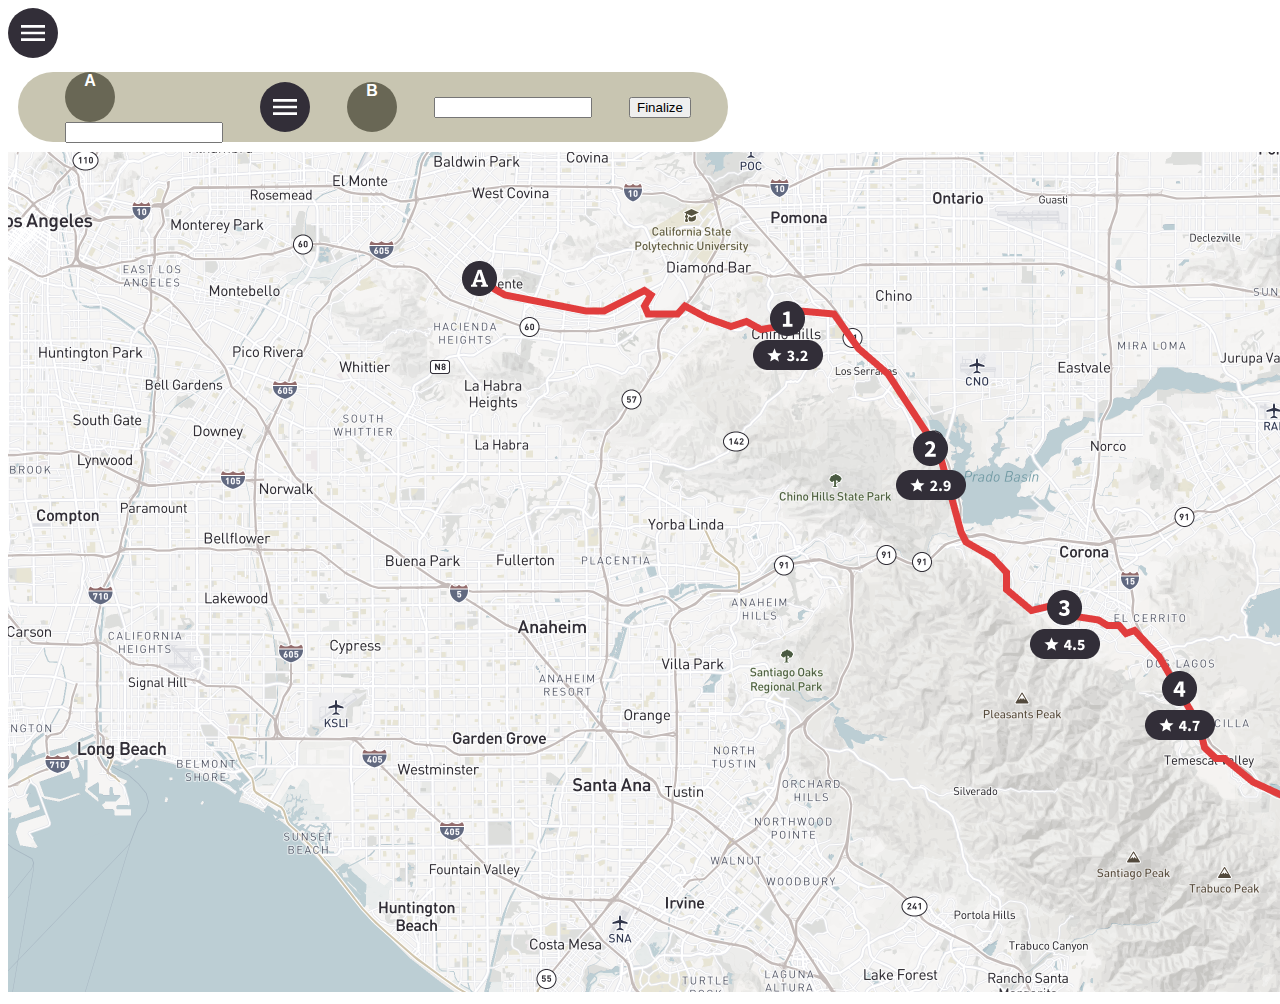
==== index.html @ 4145e165 "added destination bar elements" ====
<!DOCTYPE html>
<html>
  <head>
    <title>Roadside America</title>
    <link href="css/index.css" type="text/css" rel="stylesheet">
  </head>
  <body>
      <img src="images/Menu-Icon.svg" alt="menu icon">
      <div class="destination-bar">
        <div class="desination-a">
        <div class="point">
          <div class="point-txt">A</div>
        </div>
        <input type="text" class="typebox">
      </div>
      <img src="images/Menu-Icon.svg" alt="arrow">
      <div class="desination-b">
        <div class="point">
          <div class="point-txt">B</div>
        </div>
        </div>
        <input type="text" class="typebox">
        <input type="submit" value="Finalize">
            </div>
            </div>
    <div class="hero-image">
      <img class="map" src="images/Map-Frame.png">
    </div>
    
    <footer>
    
    </footer>
  </body>
  <script src="https://code.jquery.com/jquery-3.4.1.js"></script>
  <script src="js/index.js"></script>
</html>
---- css/index.css ----
.destination-bar {
display: flex;
justify-content: space-evenly;
align-items: center;
width: 700px;
height: 70px;
border-radius: 35px;
background: #C8C5B1; 
margin: 10px;
padding-left: 10px;
}
.destination-a {
  display: flex;
  justify-content: flex-start;
}
.destination-b {
  display: flex;
  justify-content: flex-start;
}
.point {
width: 50px;
height: 50px;
border-radius: 50%;
background: #696755;
}
.point-txt {
  text-align: center;
  font-family: Arial, Helvetica, sans-serif;
  font-weight: bold;
  color: White;
}
.typebox {
width: 150px;

}
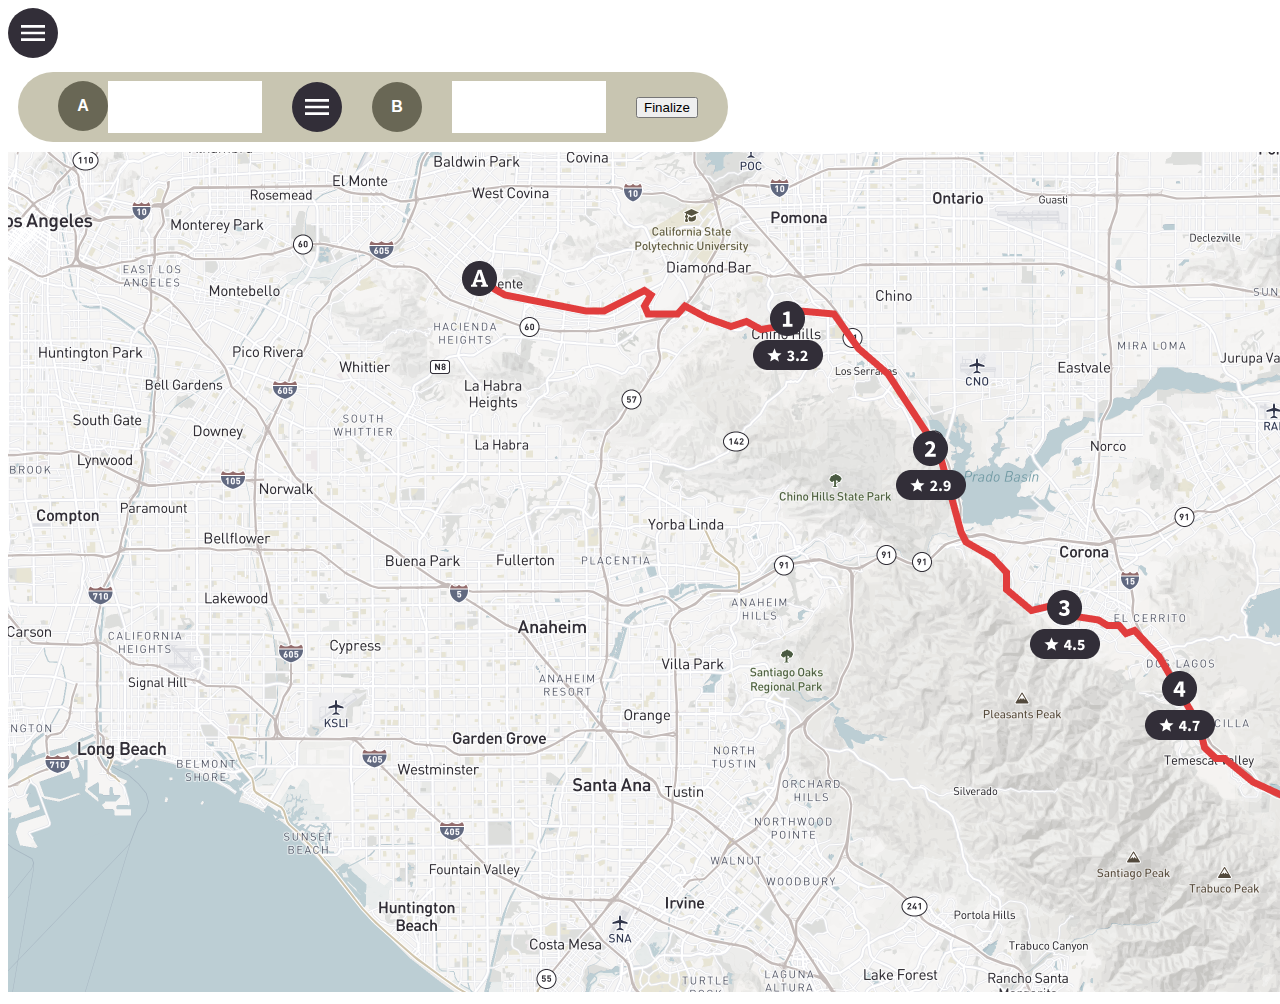
==== commit e2fd6f41: "Added a few changes" ====
--- a/index.html
+++ b/index.html
@@ -7,14 +7,15 @@
   <body>
       <img src="images/Menu-Icon.svg" alt="menu icon">
       <div class="destination-bar">
-        <div class="desination-a">
-        <div class="point">
-          <div class="point-txt">A</div>
-        </div>
+        <div class="destination-a">
+          <div class="point">
+            <div class="point-txt">A</div>
+          </div>  
+
         <input type="text" class="typebox">
       </div>
       <img src="images/Menu-Icon.svg" alt="arrow">
-      <div class="desination-b">
+      <div class="destination-b">
         <div class="point">
           <div class="point-txt">B</div>
         </div>
--- a/css/index.css
+++ b/css/index.css
@@ -1,38 +1,46 @@
 .destination-bar {
-display: flex;
-justify-content: space-evenly;
-align-items: center;
-width: 700px;
-height: 70px;
-border-radius: 35px;
-background: #C8C5B1; 
-margin: 10px;
-padding-left: 10px;
-}
-.destination-a {
   display: flex;
-  justify-content: flex-start;
-}
-.destination-b {
-  display: flex;
-  justify-content: flex-start;
-}
-.point {
-width: 50px;
-height: 50px;
-border-radius: 50%;
-background: #696755;
-}
-.point-txt {
-  text-align: center;
-  font-family: Arial, Helvetica, sans-serif;
-  font-weight: bold;
-  color: White;
-}
-.typebox {
-width: 150px;
-
-}
+  justify-content: space-evenly;
+  align-items: center;
+  width: 700px;
+  height: 70px;
+  border-radius: 35px;
+  background: #C8C5B1; 
+  margin: 10px;
+  padding-left: 10px;
+  }
+  .destination-a {
+    display: flex;
+    justify-content: flex-start;
+  }
+  .destination-b {
+    display: flex;
+    justify-content: flex-start;
+  }
+  .point {
+    display: flex;
+    width: 50px;
+    height: 50px;
+    border-radius: 50%;
+    background: #696755;
+    justify-content: center;
+    align-items: center;
+  }
+  .point-txt {
+    text-align: center;
+    font-family: Arial, Helvetica, sans-serif;
+    font-weight: bold;
+    color: White;
+  
+  }
+  .typebox {
+    height: 20%;
+    width: 150px;
+    background-color: #ffffff;
+    border: none;
+    height: 50px;
+  
+  }
   
 
   
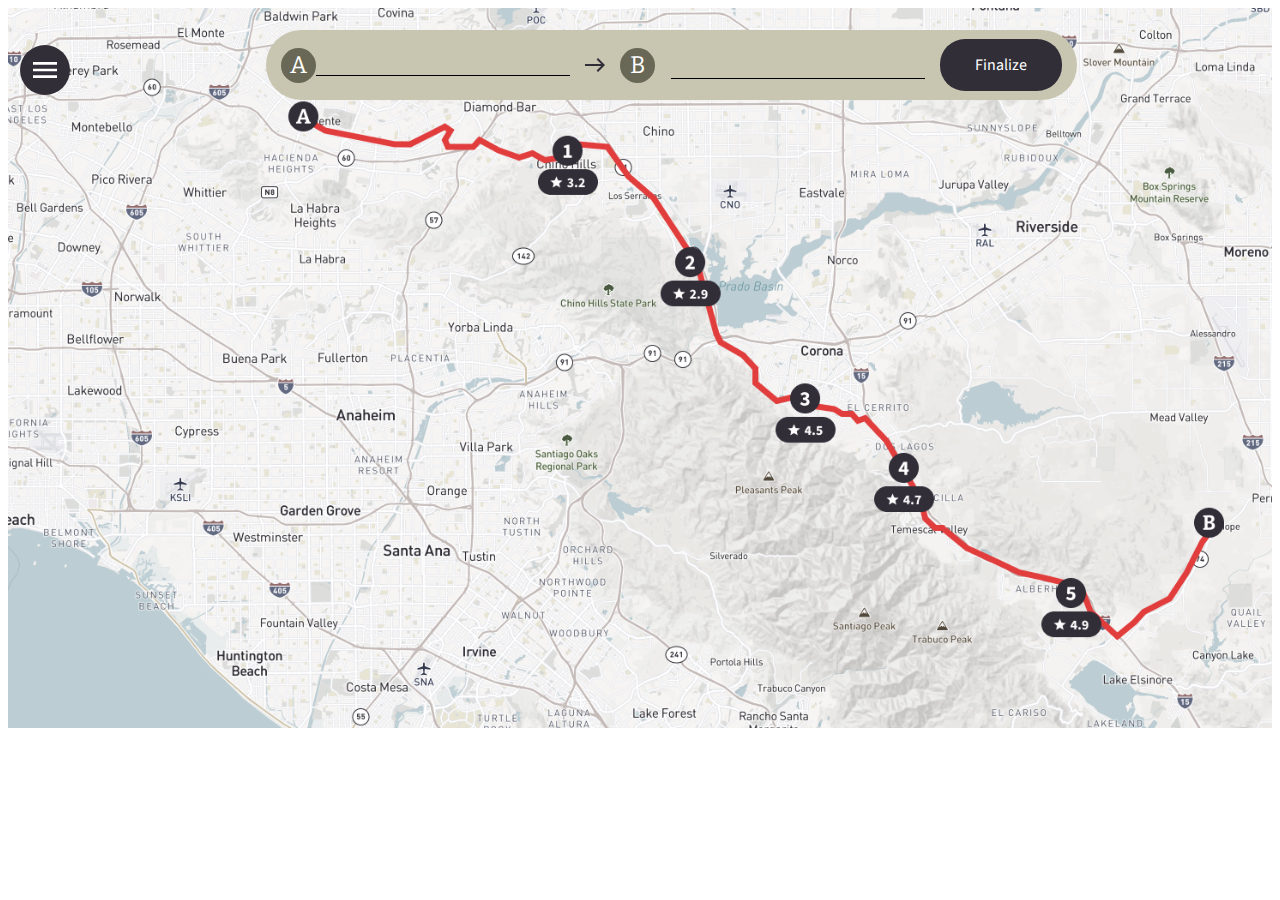
==== commit 639d0ace: "stylized destination bar" ====
--- a/index.html
+++ b/index.html
@@ -1,32 +1,35 @@
 <!DOCTYPE html>
 <html>
   <head>
+    <link rel="preconnect" href="https://fonts.googleapis.com">
+<link rel="preconnect" href="https://fonts.gstatic.com" crossorigin>
+<link href="https://fonts.googleapis.com/css2?family=Bitter:wght@700&family=Source+Sans+Pro&display=swap" rel="stylesheet">
     <title>Roadside America</title>
     <link href="css/index.css" type="text/css" rel="stylesheet">
   </head>
   <body>
-      <img src="images/Menu-Icon.svg" alt="menu icon">
+      <img src="images/Menu-Icon.svg" alt="menu-icon" class="menu-icon">
       <div class="destination-bar">
         <div class="destination-a">
           <div class="point">
             <div class="point-txt">A</div>
           </div>  
-
         <input type="text" class="typebox">
-      </div>
-      <img src="images/Menu-Icon.svg" alt="arrow">
+            </div>
+      <img src="images/Vector.svg" alt="arrow" class="arrow">
       <div class="destination-b">
         <div class="point">
           <div class="point-txt">B</div>
         </div>
         </div>
         <input type="text" class="typebox">
-        <input type="submit" value="Finalize">
+        <input type="submit" value="Finalize" class="button">
             </div>
             </div>
     <div class="hero-image">
-      <img class="map" src="images/Map-Frame.png">
+      <img class="map" src="images/Map-Frame.png" class="map">
     </div>
+
     
     <footer>
     
--- a/css/index.css
+++ b/css/index.css
@@ -1,13 +1,20 @@
+.menu-icon {
+  position: absolute;
+  left: 20px;
+  top: 45px;
+}
 .destination-bar {
   display: flex;
   justify-content: space-evenly;
   align-items: center;
-  width: 700px;
+  width: 811px;
   height: 70px;
   border-radius: 35px;
   background: #C8C5B1; 
   margin: 10px;
-  padding-left: 10px;
+  position: absolute;
+  left: 20%;
+  top: 20px;
   }
   .destination-a {
     display: flex;
@@ -19,8 +26,8 @@
   }
   .point {
     display: flex;
-    width: 50px;
-    height: 50px;
+    width: 35px;
+    height: 35px;
     border-radius: 50%;
     background: #696755;
     justify-content: center;
@@ -28,19 +35,40 @@
   }
   .point-txt {
     text-align: center;
-    font-family: Arial, Helvetica, sans-serif;
-    font-weight: bold;
+    font-family: 'Bitter', serif;
+    font-size: 24px;
     color: White;
   
   }
   .typebox {
     height: 20%;
-    width: 150px;
-    background-color: #ffffff;
-    border: none;
-    height: 50px;
+    width: 250px;
+    background-color: #C8C5B1; 
+    border: 0;
+    border-bottom: 1px solid black;
+    outline: 0;
+    height: 25px;
+  }
   
-  }
+.button {
+  padding: 15px;
+  background-color: #322E38;
+  color: white;
+  font-family: 'Source Sans Pro', sans-serif;
+  font-size: 16px;
+  width: 122px;
+  border: none;
+  border-radius: 25px;
+}
+.arrow {
+  position: center;
+}
+.map {
+height: 80vh;
+width: 100%;
+object-fit: cover;
+}
+
   
 
   
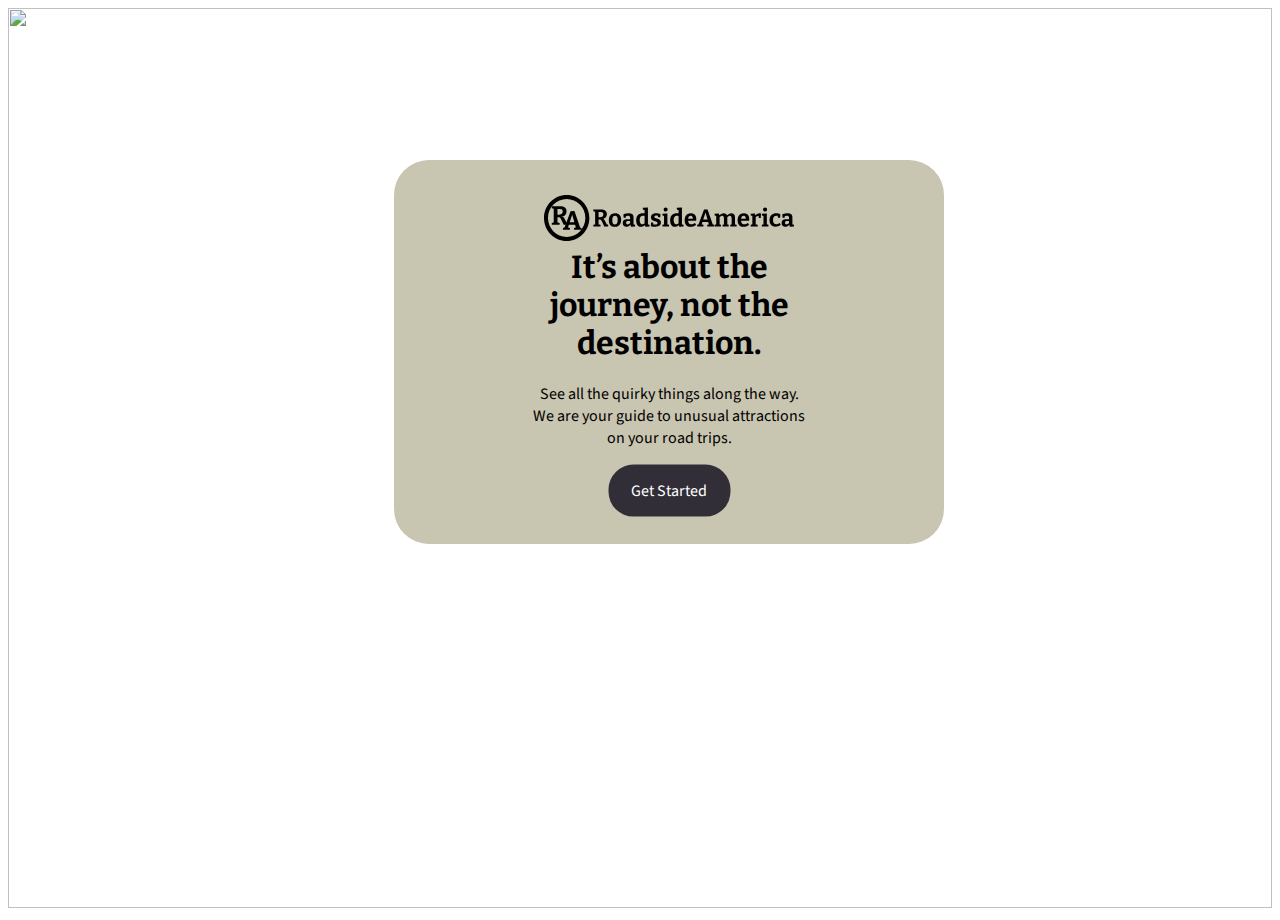
==== commit 74a80809: "added map menu page and stops page" ====
--- a/index.html
+++ b/index.html
@@ -8,29 +8,27 @@
     <link href="css/index.css" type="text/css" rel="stylesheet">
   </head>
   <body>
-      <img src="images/Menu-Icon.svg" alt="menu-icon" class="menu-icon">
-      <div class="destination-bar">
-        <div class="destination-a">
-          <div class="point">
-            <div class="point-txt">A</div>
-          </div>  
-        <input type="text" class="typebox">
-            </div>
-      <img src="images/Vector.svg" alt="arrow" class="arrow">
-      <div class="destination-b">
-        <div class="point">
-          <div class="point-txt">B</div>
+    <div class="card-background">
+      <img class="logo" src="images/RoadsideAmerica-Logo.svg" class="logo">
+          <div class="hero-text">
+            <h1>It’s about the journey,
+              not the destination.</h1>
+            <p>See all the quirky things along the way. We are your guide to unusual attractions on your road trips.</p>
+            <a href="stops.html">
+            <button>Get Started</button>
+          </a> 
+          </div>
         </div>
-        </div>
-        <input type="text" class="typebox">
-        <input type="submit" value="Finalize" class="button">
-            </div>
-            </div>
-    <div class="hero-image">
-      <img class="map" src="images/Map-Frame.png" class="map">
     </div>
 
+
+
+    <div class="hero-image">
+      <img class="map" src="images/homescreen_map.svg" class="map">
     
+      </div>
+    </div>
+
     <footer>
     
     </footer>
--- a/css/index.css
+++ b/css/index.css
@@ -1,3 +1,54 @@
+.card-background {
+  display: flex;
+  justify-content: space-evenly;
+  align-items: center;
+  width: 550px;
+  height: 384px;
+  border-radius: 35px;
+  background: #C8C5B1; 
+  margin: 10px;
+  position: absolute;
+  left: 30%;
+  top: 150px;
+  }
+  .logo {
+    position: absolute;
+    top: 15%;
+    left: 50%;
+    transform: translate(-50%, -50%);
+  }
+/* Place text in the middle of the image */
+.hero-text {
+  text-align: center;
+  position: absolute;
+  top: 55%;
+  left: 50%;
+  transform: translate(-50%, -50%);
+  color: black;
+}
+h1 {
+  font-family: 'Bitter', serif;
+  font-size: 32px;
+}
+p {
+  font-family: 'Source Sans Pro', sans-serif;
+  font-size: 16px;
+}
+button {
+  padding: 15px;
+  background-color: #322E38;
+  color: white;
+  font-family: 'Source Sans Pro', sans-serif;
+  font-size: 16px;
+  width: 122px;
+  border: none;
+  border-radius: 25px; 
+}
+button:hover {
+  background-color:#0B0412;
+  color: white;
+}
+
 .menu-icon {
   position: absolute;
   left: 20px;
@@ -60,15 +111,34 @@
   border: none;
   border-radius: 25px;
 }
+.button:hover {
+  background-color:#0B0412;
+  color: white;
+}
 .arrow {
   position: center;
 }
 .map {
-height: 80vh;
+height: 100vh;
 width: 100%;
 object-fit: cover;
 }
-
+.quirky-background {
+width: 100%;
+bottom: 145px;
+position: fixed;
+z-index: 10;
+}
+.rectangle {
+  height: 175px;
+  width: 100%;
+  background-color: #C8C5B1;
+  position: fixed;
+  bottom: 0px;
+}
+.quirky-attractions {
+  height: 180px;
+}
   
 
   
